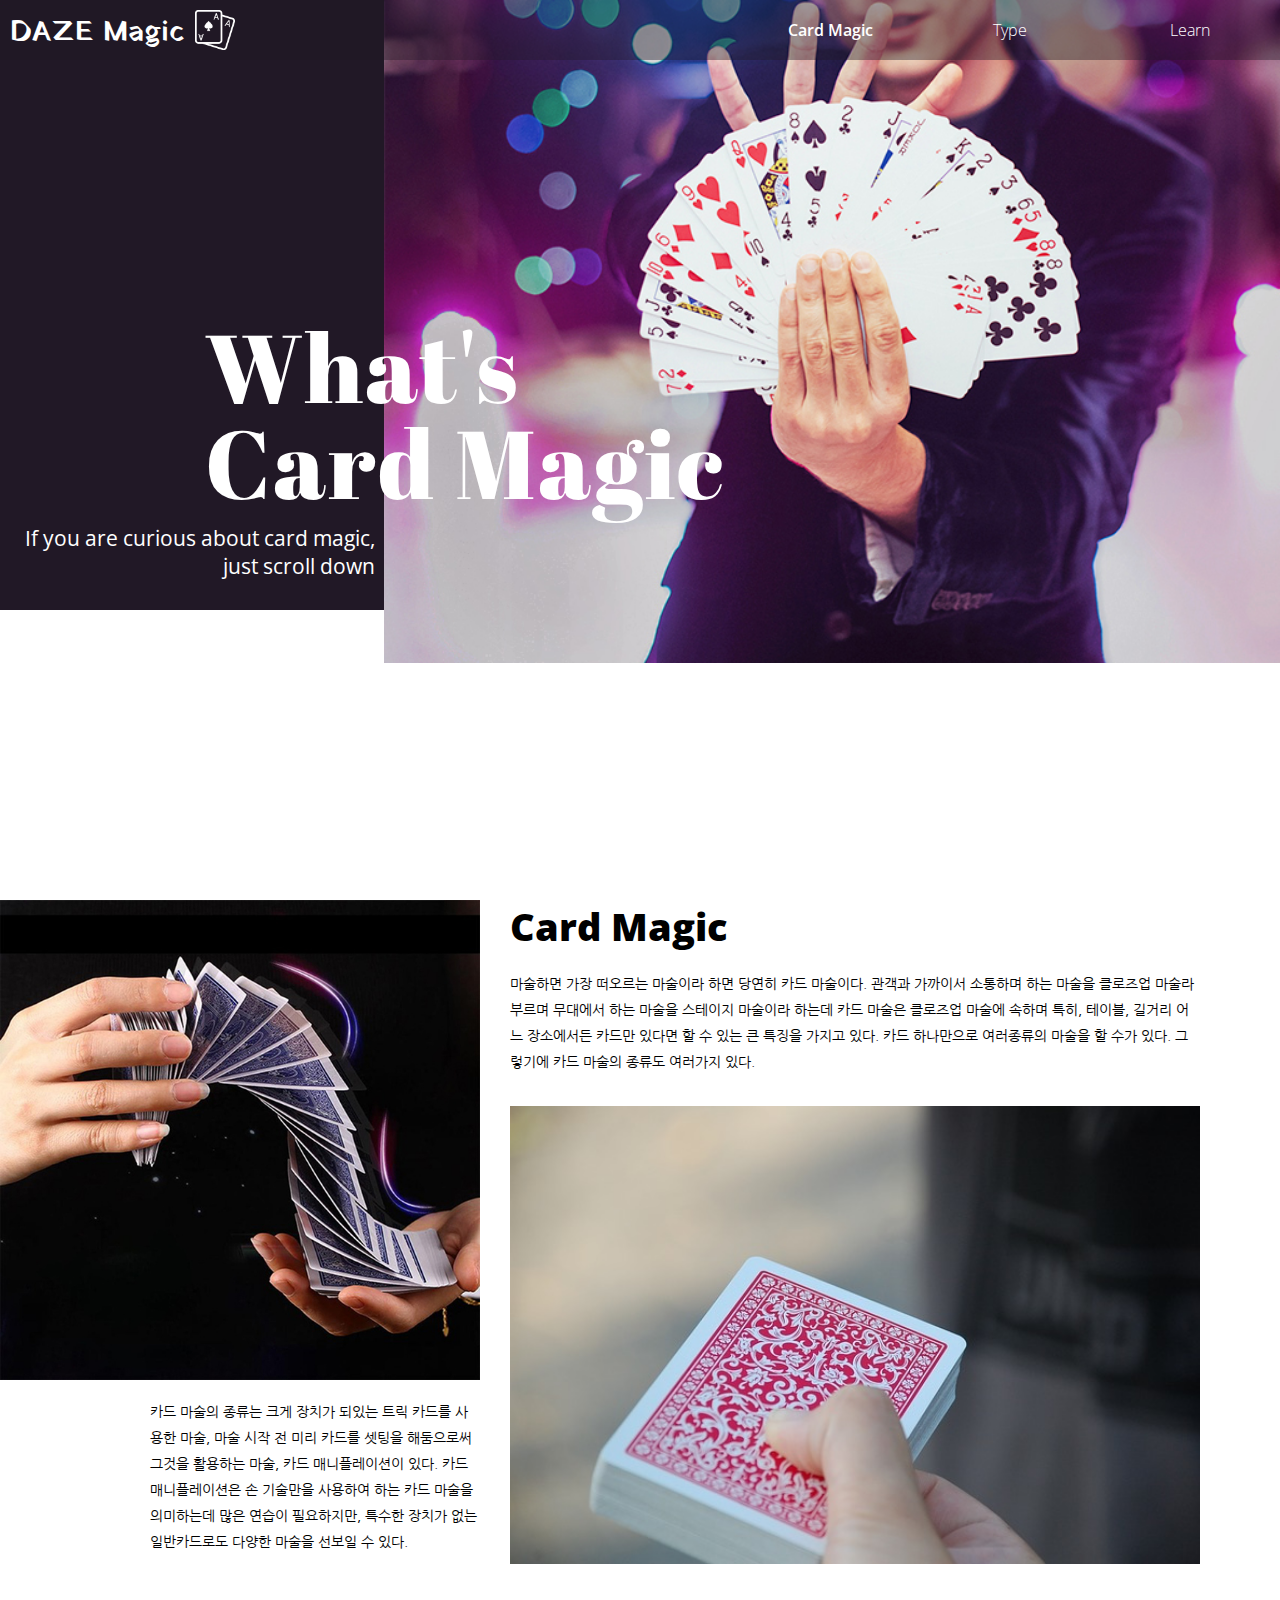
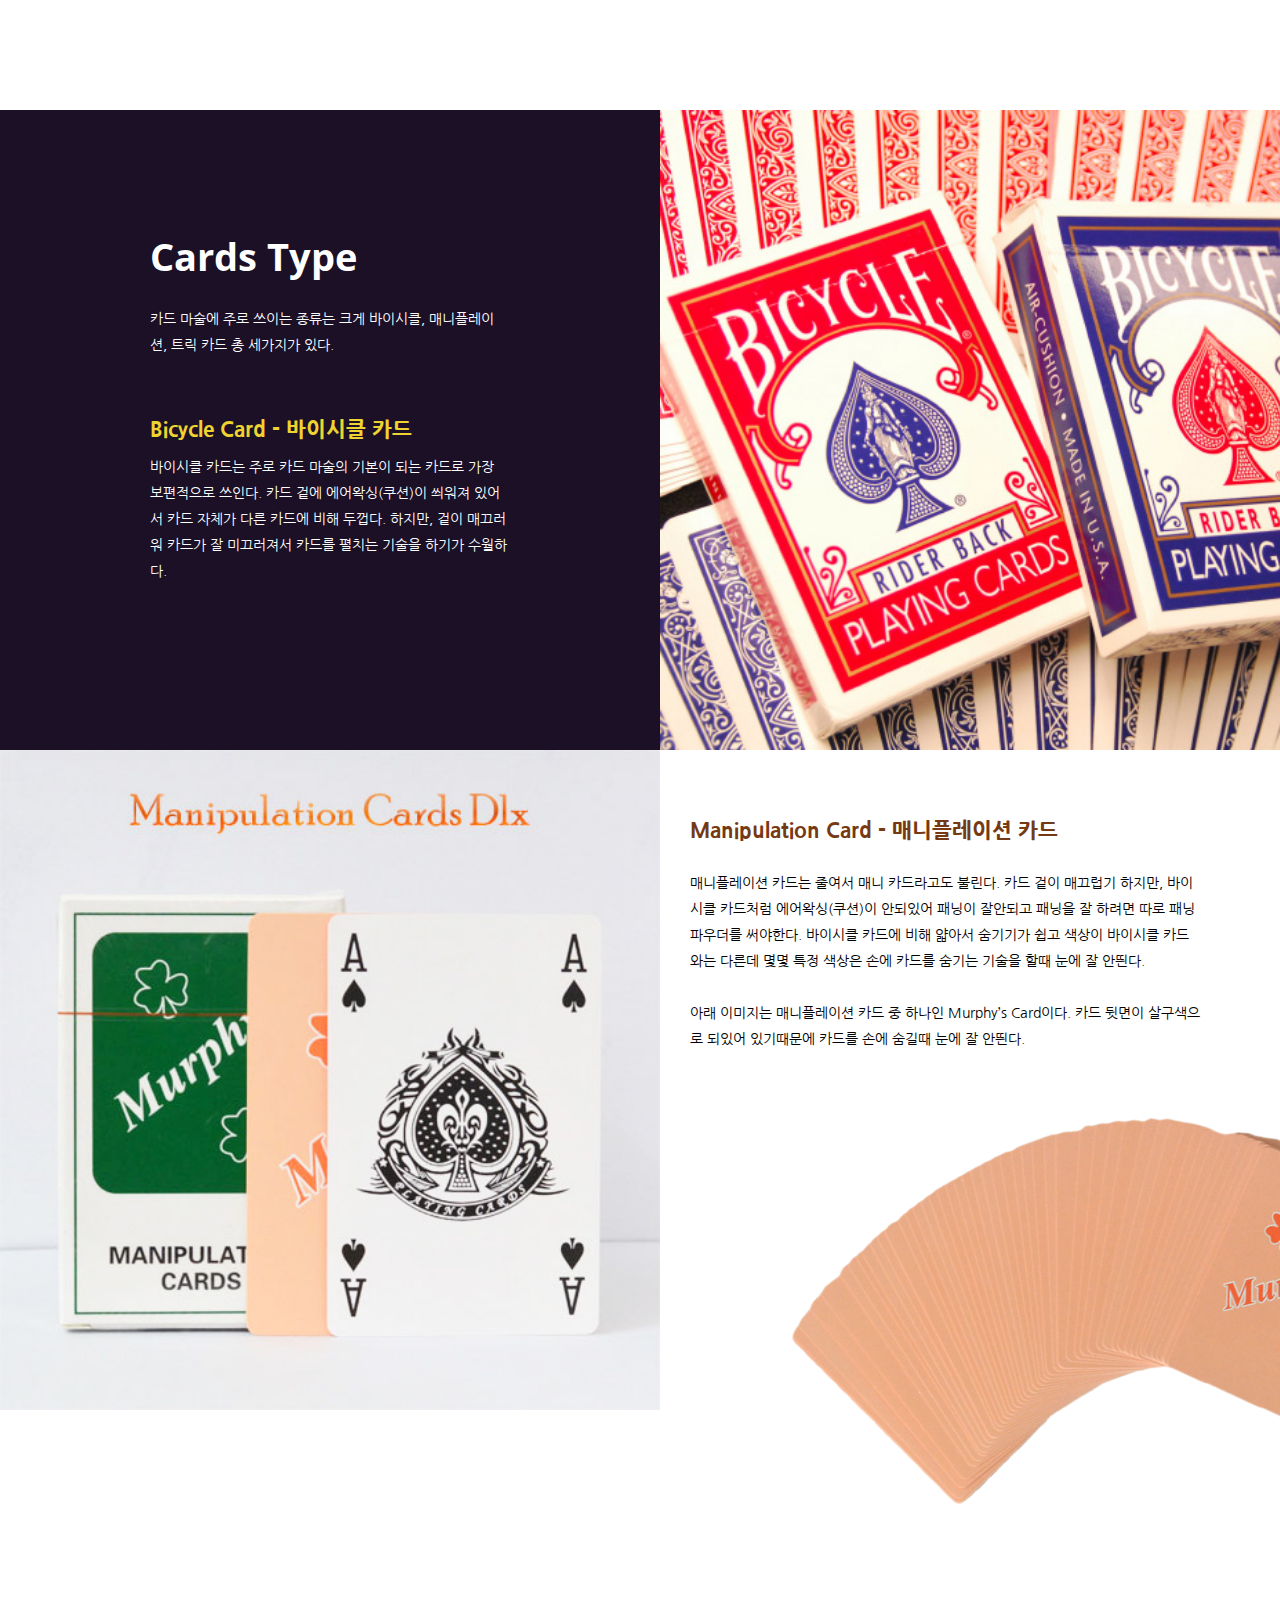
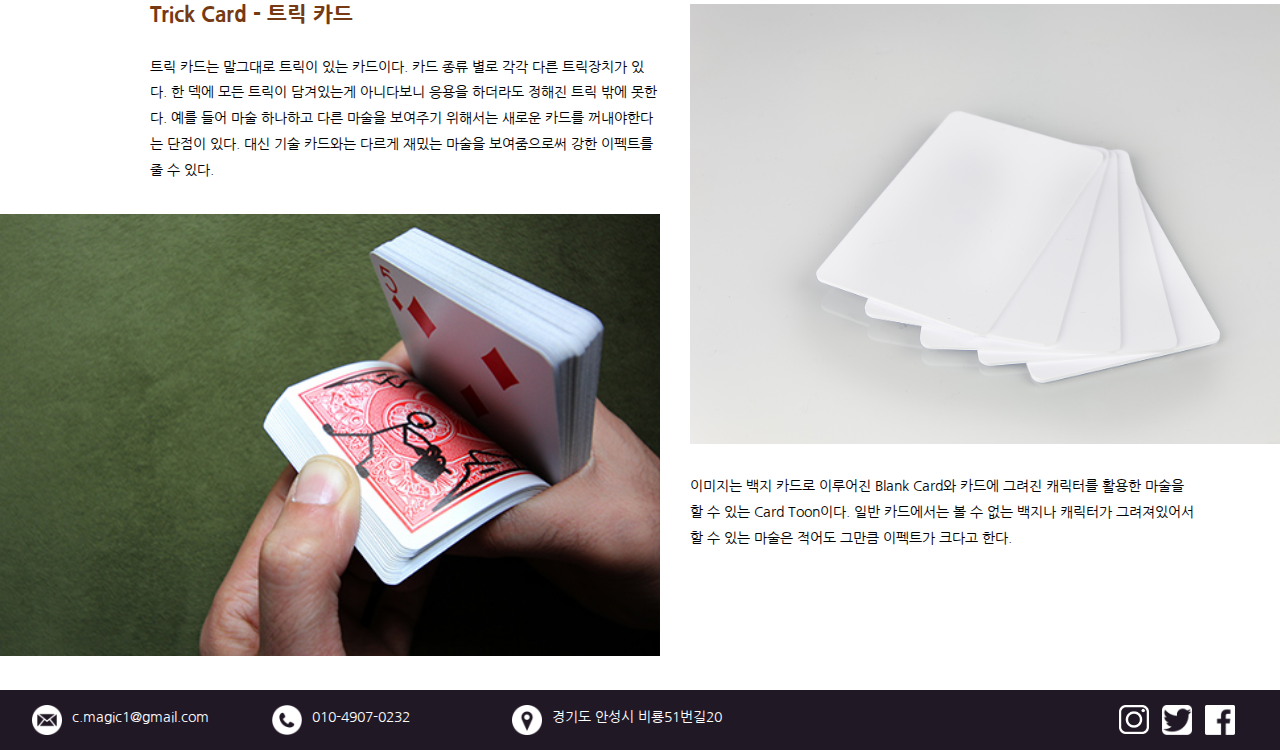
==== index.html @ b26c67ca "Add files via upload" ====
<!DOCTYPE html>
<html>
<head>
	<meta charset="utf-8">
	<link href="https://fonts.googleapis.com/css?family=Yatra+One" rel="stylesheet">
	<link href="https://fonts.googleapis.com/css?family=Open+Sans:300,400,600,700,800" rel="stylesheet">
	<link href="https://fonts.googleapis.com/css?family=Abril+Fatface" rel="stylesheet">
	<link href="https://fonts.googleapis.com/css?family=Nanum+Gothic:400,700,800&amp;subset=korean" rel="stylesheet">
	<link rel="stylesheet" type="text/css" href="mystyle1.css">
	<title>Card Magic</title>
</head>

<body>
	
	<div id="box">
		<main>
			<img src="./img/main1.jpg">
			<section>
				<h1>What's<br>Card Magic</h1>
				<h3>If you are curious about card magic,<br>just scroll down</h3>
			</section>
		</main>
	</div>
	
	<div id="menu_box">	
	</div>

	<header>
		
			<h1>DAZE Magic</h1>
			<img src="./img/logo.png">
			<nav>
				<ul>
					<a href = "index.html">
						<li id="visit">Card Magic</li>
					</a>
					<a href = "index2.html">
						<li>Type</li>
					<a href = "index3.html">
						<li>Learn</li>
					</a>
				</ul>
			</nav>
		
	</header>
	<div id="o_box1">
	</div>
	<div id="part1">
		<img src="./img/card1.jpg">
		<section>
			<h2>Card Magic</h2>
			<h4>마술하면 가장 떠오르는 마술이라 하면 당연히 카드 마술이다. 관객과 가까이서 소통하며 하는 마술을 클로즈업 마술라 부르며 무대에서 하는 마술을 스테이지 마술이라 하는데 카드 마술은 클로즈업 마술에 속하며 특히, 테이블, 길거리 어느 장소에서든 카드만 있다면 할 수 있는 큰 특징을 가지고 있다. 카드 하나만으로 여러종류의 마술을 할 수가 있다. 그렇기에 카드 마술의 종류도 여러가지 있다.</h4>
			<img src="./img/card2.jpg">
		</section>
		
		<article><h4>카드 마술의 종류는 크게 장치가 되있는 트릭 카드를 사용한 마술, 마술 시작 전 미리 카드를 셋팅을 해둠으로써 그것을 활용하는 마술, 카드 매니플레이션이 있다. 카드 매니플레이션은 손 기술만을 사용하여 하는 카드 마술을 의미하는데 많은 연습이 필요하지만, 특수한 장치가 없는 일반카드로도 다양한 마술을 선보일 수 있다.</h4></article>
	</div>
	
	<div id="part2"><section><article><h2>Cards Type</h2><h4>카드 마술에 주로 쓰이는 종류는 크게 바이시클, 매니플레이션, 트릭 카드 총 세가지가 있다.</h4><h3>Bicycle Card - 바이시클 카드</h3><h4>바이시클 카드는 주로 카드 마술의 기본이 되는 카드로 가장 보편적으로 쓰인다. 카드 겉에 에어왁싱(쿠션)이 씌워져 있어서 카드 자체가 다른 카드에 비해 두껍다. 하지만, 겉이 매끄러워 카드가 잘 미끄러져서 카드를 펼치는 기술을 하기가 수월하다. </h4></article><img src="./img/bicycle.jpg"></section></div>

	<div id="part3">
		<img src="./img/mani1.jpg">
		<section>
			<h3>Manipulation Card - 매니플레이션 카드</h3><h4>매니플레이션 카드는 줄여서 매니 카드라고도 불린다. 카드 겉이 매끄럽기 하지만, 바이시클 카드처럼 에어왁싱(쿠션)이 안되있어 패닝이 잘안되고 패닝을 잘 하려면 따로 패닝 파우더를 써야한다. 바이시클 카드에 비해 얇아서 숨기기가 쉽고 색상이 바이시클 카드와는 다른데 몇몇 특정 색상은 손에 카드를 숨기는 기술을 할때 눈에 잘 안띈다.<br><br>
	아래 이미지는 매니플레이션 카드 중 하나인 Murphy’s Card이다. 카드 뒷면이 살구색으로 되있어 있기때문에 카드를 손에 숨길때 눈에 잘 안띈다.</h4>
		<img src="./img/mani2.png">
		</section>
		<div id="section2">
			<article>
				<h3>Trick Card - 트릭 카드</h3>
				<h4>트릭 카드는 말그대로 트릭이 있는 카드이다. 카드 종류 별로 각각 다른 트릭장치가 있다. 한 덱에 모든 트릭이 담겨있는게 아니다보니 응용을 하더라도 정해진 트릭 밖에 못한다. 예를 들어 마술 하나하고 다른 마술을 보여주기 위해서는 새로운 카드를 꺼내야한다는 단점이 있다. 대신 기술 카드와는 다르게 재밌는 마술을 보여줌으로써 강한 이펙트를 줄 수 있다.</h4>
				<img src="./img/trick2.jpg">
			</article>
			<div>
				<img src="./img/trick1.jpg">
				<h4>이미지는 백지 카드로 이루어진 Blank Card와 카드에 그려진 캐릭터를 활용한 마술을 할 수 있는 Card Toon이다. 일반 카드에서는 볼 수 없는 백지나 캐릭터가 그려져있어서 할 수 있는 마술은 적어도 그만큼 이펙트가 크다고 한다.
				</h4>
			</div>
		</div>
	</div>

		<footer>
		<section>
			<article>
				<img src="./img/message.png">
				<h4>c.magic1@gmail.com</h4>
			</article>
			<article>
				<img src="./img/phone.png">
				<h4>010-4907-0232</h4>
			</article>
			<article>	
				<img src="./img/map.png">
				<h4>경기도 안성시 비룡51번길20</h4>
			</article>
			<img src="./img/facebook.png" id="sns">
			<img src="./img/twitter.png" id="sns">
			<img src="./img/instargram.png" id="sns">
		</section>
	</footer>

</body>
</html>
---- mystyle1.css ----
*{padding: 0; margin: auto; font-family: 'Open Sans', sans-serif; font-weight: 300;}
a:link, a:active, a:visited, a:hover{text-decoration: none;}
		a:link, a:active, a:visited{color: white;}

		h2{font-weight: 800; font-size: 2.4em;}
		h4{font-family: 'Nanum Gothic', sans-serif; line-height: 1.8em; font-size: 0.9em;}
		h3{font-family: 'Nanum Gothic', sans-serif;  font-size: 1.3em; font-weight: 800;}

#menu_box{position: absolute; width: 100vw; height: 60px; background: #211826; opacity: 0.4;}
header{position: relative; width: 100vw; height: 60px; max-width: 1600px; color: white;}
header h1{font-family: 'Yatra One', cursive; height: 60px; line-height: 65px;  float: left; font-size: 1.8em; padding:  0 0 0 10px;}
header img{float: left; padding: 10px; width: 40px;}

ul{list-style: none; float: right;}
li{float: left; width: 180px; height: 60px; line-height: 60px; text-align: center;}
li:hover {font-weight: 600; background: #211826;}
#visit{font-weight: 600;}

#box{position: absolute; width:100vw; height: 85vw; max-height: 610px; background: #211826;}
main{position: relative; width: 100vw; max-width: 1500px; height: 85vw; max-height: 610px;}
main img{position: absolute; right: 0px; width: 70vw;}
main section{position: absolute; margin: 0; width: 730px; bottom: 100px; left: 16vw; color: white;}
main section h1{font-family: 'Abril Fatface', cursive; font-size: 6.0em; letter-spacing: 2px; line-height: 1.0;}
main section h3{font-family: 'Open Sans', sans-serif; font-weight: 400; position: absolute; left: -180px; bottom: -70px; text-align: right;}

@media screen and (max-width: 425px){
	h2{font-size: 1.8em;}
	h3{font-size: 1.0em;}
	#menu_box{height: 75px;}
	header h1{height: 40px; line-height: 40px; font-size: 1.2em; }
	header img{padding: 8px; width: 26px;}
	ul{width: 100vw;}
	li{width: 33.3vw; height: 30px; line-height: 30px; font-size: 3.4vw;}
	#box{width: 100vw; height: 115vw; }
	#box main{width: 100vw; padding: 40px 0 0 0; }
	#box main img{width: 100vw;}
	#box main section{width: 100vw; left: 6vw; bottom:25px;}
	#box main section h1{font-size: 3.5em;}
	#box main section h3{left: 2vw; text-align: left; font-size: 1.0em;}
}

#o_box1{position: relative; width: 1350px; height: 720px; }
#part1{position: relative;  width: 1350px; height: 830px; top: 120px;}
#part1 img{float: left; width: 480px; padding: 0px 30px 0px 0px;}
#part1 section{float: right; padding: 0 150px 0 0; width: 690px;}

#part1 section h4{padding: 20px 0px 0px 0px;}
#part1 section img{padding: 30px 0 0 0; width: 690px;}
#part1 article {float: left; padding: 20px 0 0 150px;  width: 330px;}

@media screen and (max-width: 425px){
	#o_box1{width: 100vw; height: 100vw; opacity: 0.4;}
	#part1{width: 100vw; height: 190vw; top: 10vw; }
	#part1 img{width: 78vw; padding: 0 0 0 11vw;}
	#part1 section{float: left; width: 100vw;}
	#part1 section h2{padding: 1vw 0 0 11vw;}
	#part1 section h4{width: 78vw; padding: 5px 0 0 0;}
	#part1 section img{position: absolute; top: 0px; width: 100vw; opacity: 0.4; z-index: -1;}
	#part1 article{width: 78vw; padding: 5vw 0 0 11vw;}
}

#part2{position: relative; top: 100px; width: 100vw; height: 640px; background: #1B1026;}
#part2 section{position: relative; width: 1350px; height: 640px;}
#part2 section article{position: absolute; left: 150px; margin: 0; width: 360px; height: 300px; top: 120px; color: white;}
#part2 section article h2{font-weight: 700; padding: 0 0 10px 0;}
#part2 section article h4{padding: 15px 0px 0px 0px;}
#part2 section article h3{padding: 60px 0 0 0 ; color: #EED331;}
#part2 section img{float: right; width: 690px; height: 640px;}

@media screen and (max-width: 425px){
	#part2{height: 96vw;}
	#part2 section{width: 100vw;}
	#part2 section article{width: 78vw; left: 11vw; top: 10vw; z-index: +1;}
	#part2 section article h2{padding: 0px;}
	#part2 section article h3{padding: 20px 0 0 0;}
	#part2 section article h4{padding: 7px 0 0 0;}
	#part2 section img{position: absolute; left: 0; top: 0; width: 100vw; height: 96vw; opacity: 0.3;}
}

#part3{position: relative; top: 100px; width: 1350px; height: 1540px;}
#part3 img{float: left; width: 660px;}
#part3 section{float: left; padding: 70px 0 0 30px; width: 510px;}
#part3 section h3{color: #753A13;}
#part3 section h4{padding: 30px 0 0 0;}
#part3 section img{position: relative; right: -110px; top: 70px; width: 630px;transform: rotate(-20deg);}
#part3 #section2{float: left; padding: 180px 0 0 150px; width: 1350px; height: 600px;}
#part3 #section2 article{float: left; width: 510px; padding: 0 30px 0 0;}
#part3 #section2 article img{position: absolute; width: 660px; padding: 30px 0 0 0; left: 0px;}
#part3 #section2 article h3{color: #753A13; padding: 0 0 30px 0;}
#part3 #section2 div{float: left; width: 660px;}
#part3 #section2 div img{width: 660px;}
#part3 #section2 div h4{float: left; width: 510px; padding: 30px 0 0 0;}

@media screen and (max-width: 425px){
	#part3{width: 100vw; height: 470vw; min-height: 1800px; max-height: 1850px;}
	#part3 img{float: left; width: 100vw;}
	#part3 section{width: 100vw; padding: 0px;}
	#part3 section h3{width: 78vw; padding: 15px 0 0 0;}
	#part3 section h4{width: 78vw; padding: 7px 0 0 0;}
	#part3 section img{width: 75vw; left: 15vw; top: 5vw;}
	#part3 #section2{float: left; width: 100vw; padding: 16vw 0 0 11vw;}
	#part3 #section2 article{float: left; width: 78vw; padding: 0px;}
	#part3 #section2 article h3{padding: 0 0 7px 0;}
	#part3 #section2 article img{position: relative; width: 78vw; padding: 20px 0 10px 0;}
	#part3 #section2 div{width: 78vw;}
	#part3 #section2 div img{width: 78vw;}
	#part3 #section2 div h4{width: 78vw; padding: 10px;}
}

footer{width: 100vw; height: 60px; background: #211826; margin: 100px 0 0 0;}
footer section{width: 95vw; max-width: 1310px; padding: 15px 0 0 0; color: white;}
footer section article{float: left; width: 240px;}
footer section article img{float: left; width: 30px; padding: 0 10px 0 0;}
footer section article h4{float: left;  padding: 0 10px 0 0;}
footer section #sns{float: right; width: 30px; padding: 0 13px 0 0}

@media screen and (max-width: 425px){
	footer{height: 130px;}
	footer section{padding: 10px}
	footer section article{float: left; width: 200px; padding: 5px 0;}
	footer section article h4{padding: 0px; font-size: 0.7em}
	footer section article img{width: 25px;}
	footer section #sns{float: right; width: 25px; padding: 5px;}

}
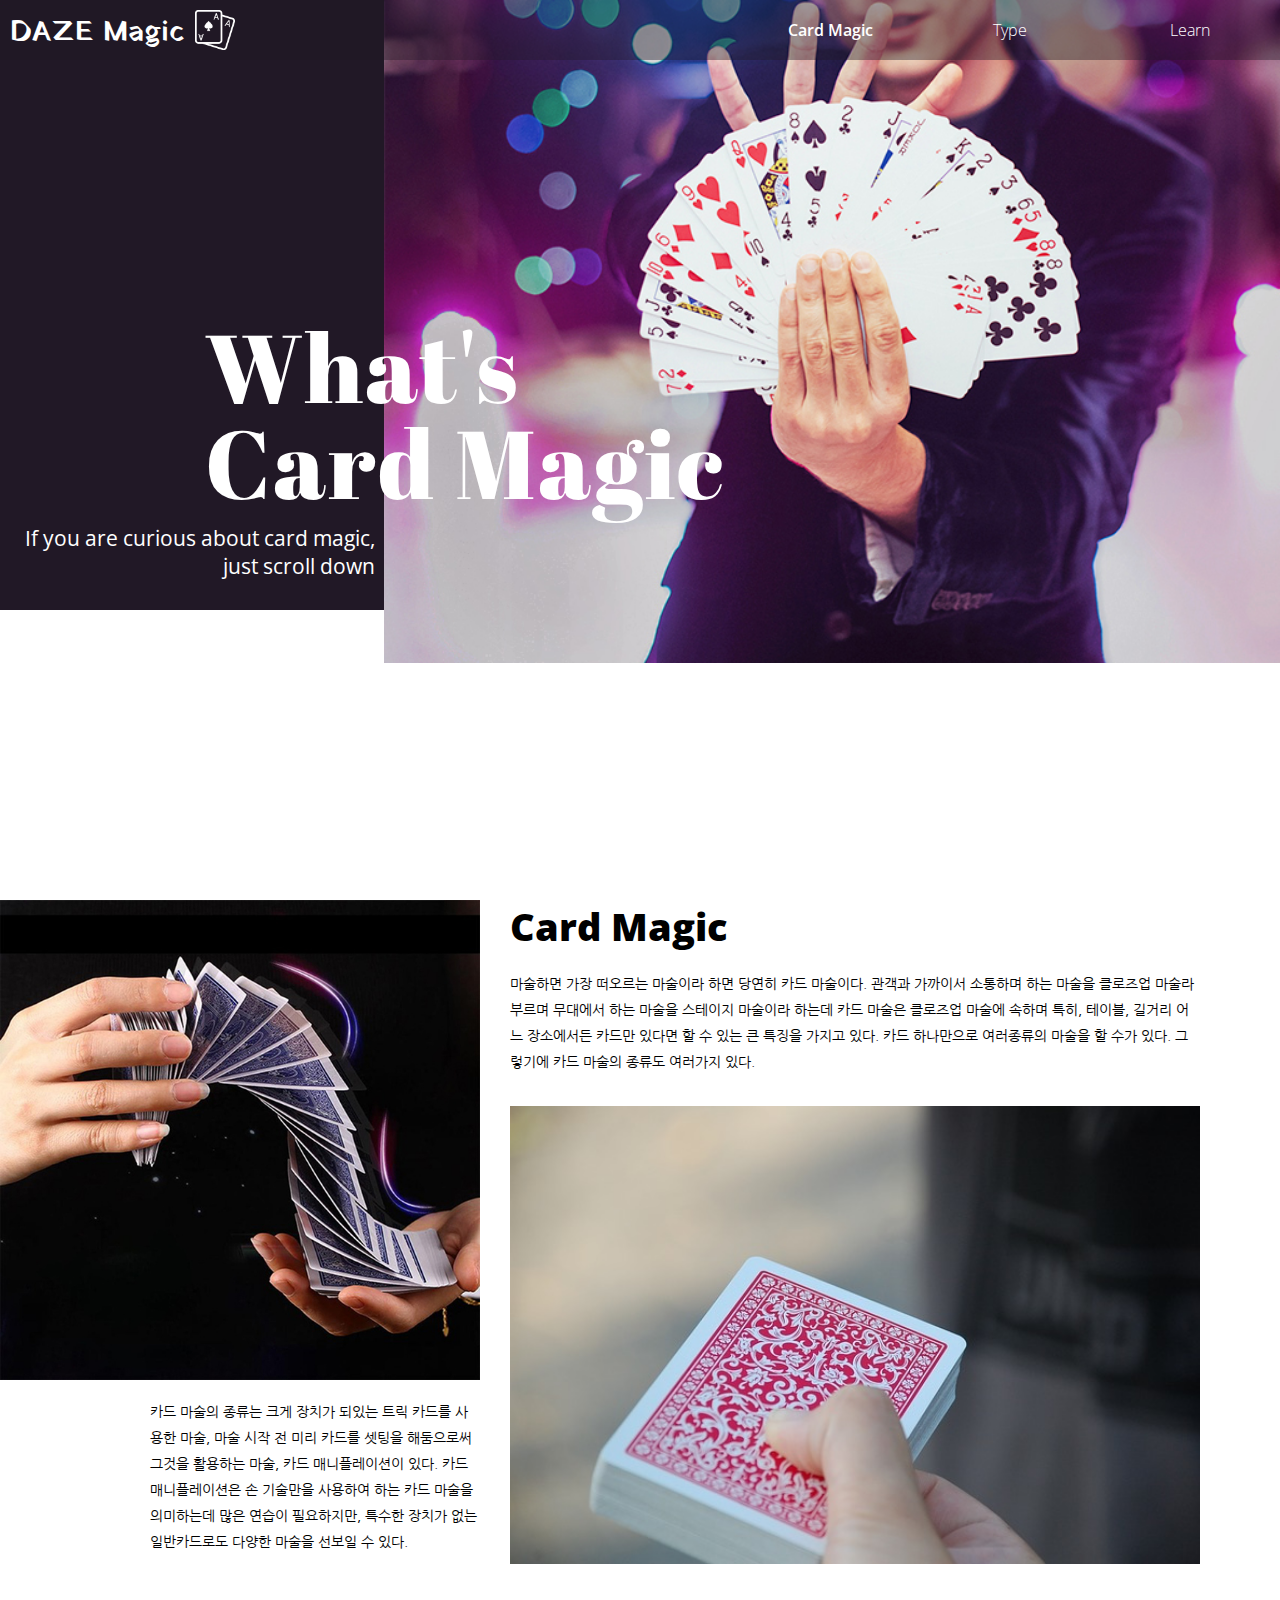
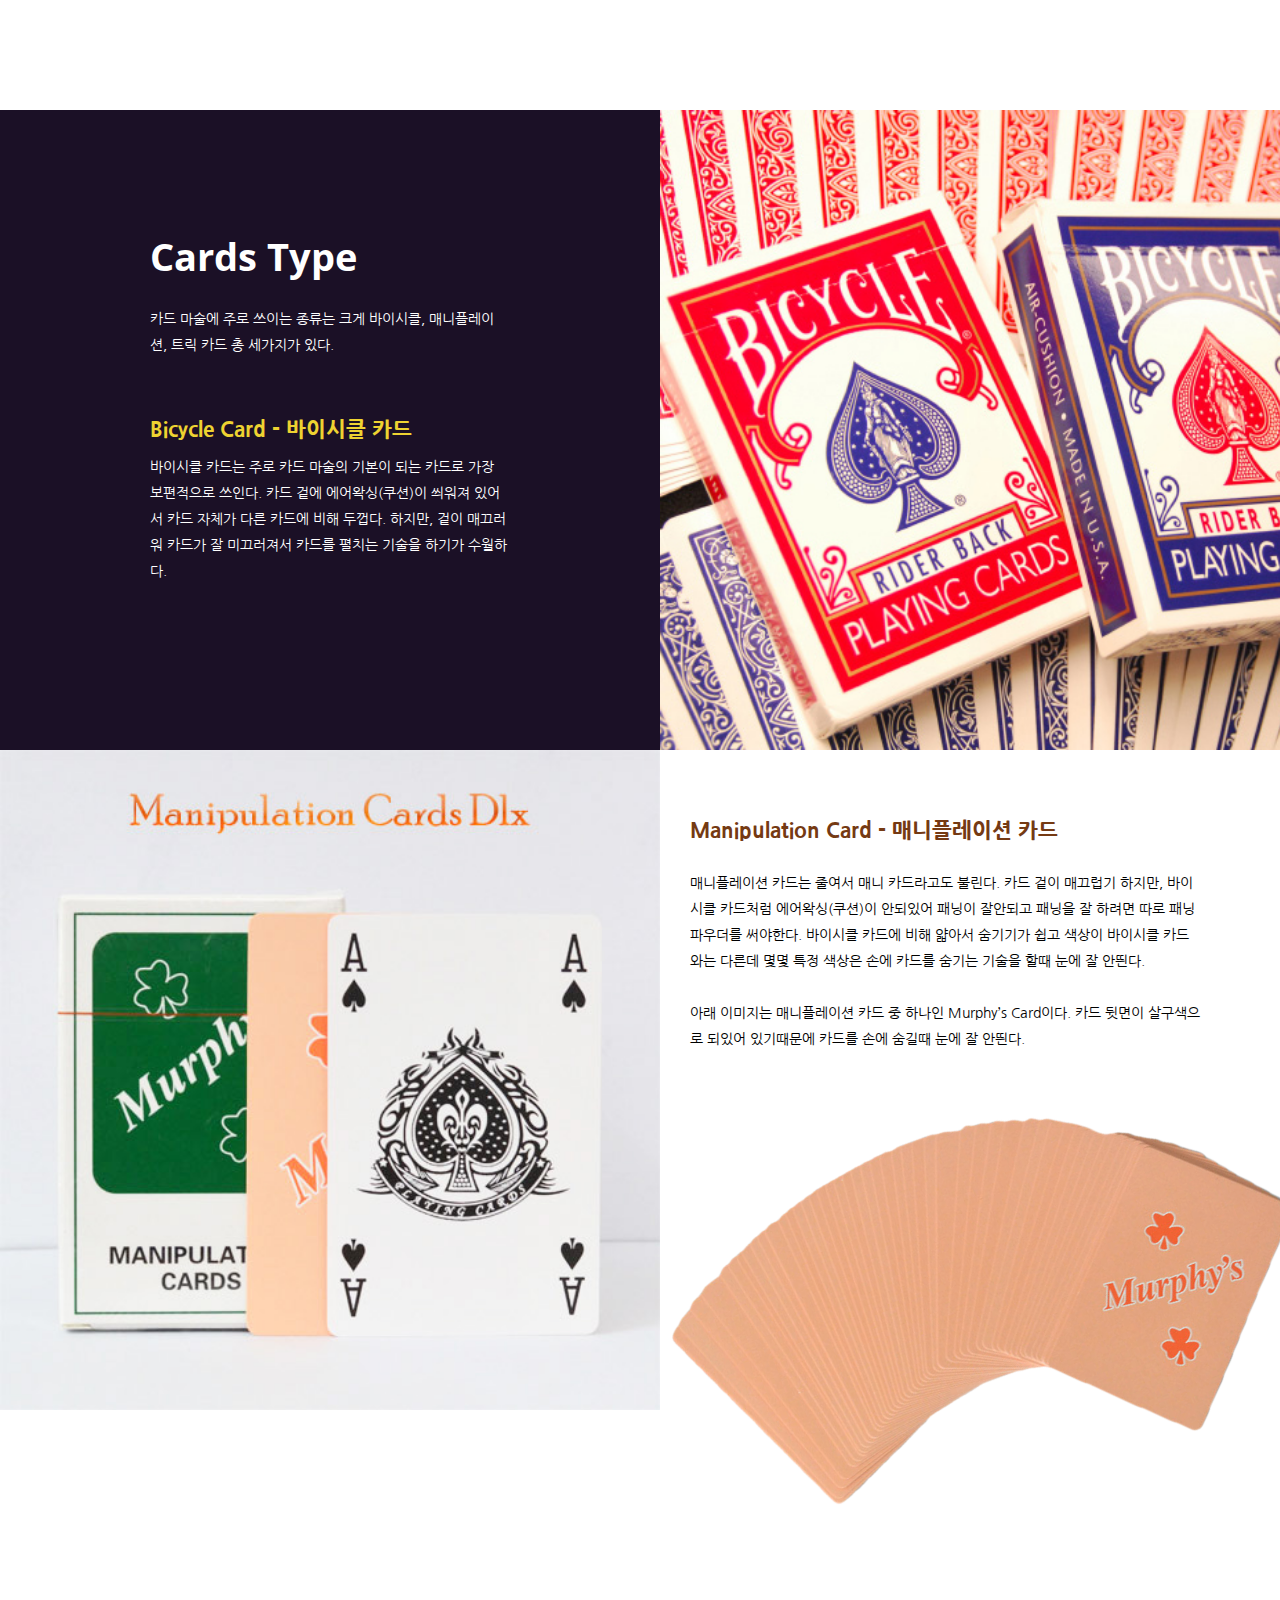
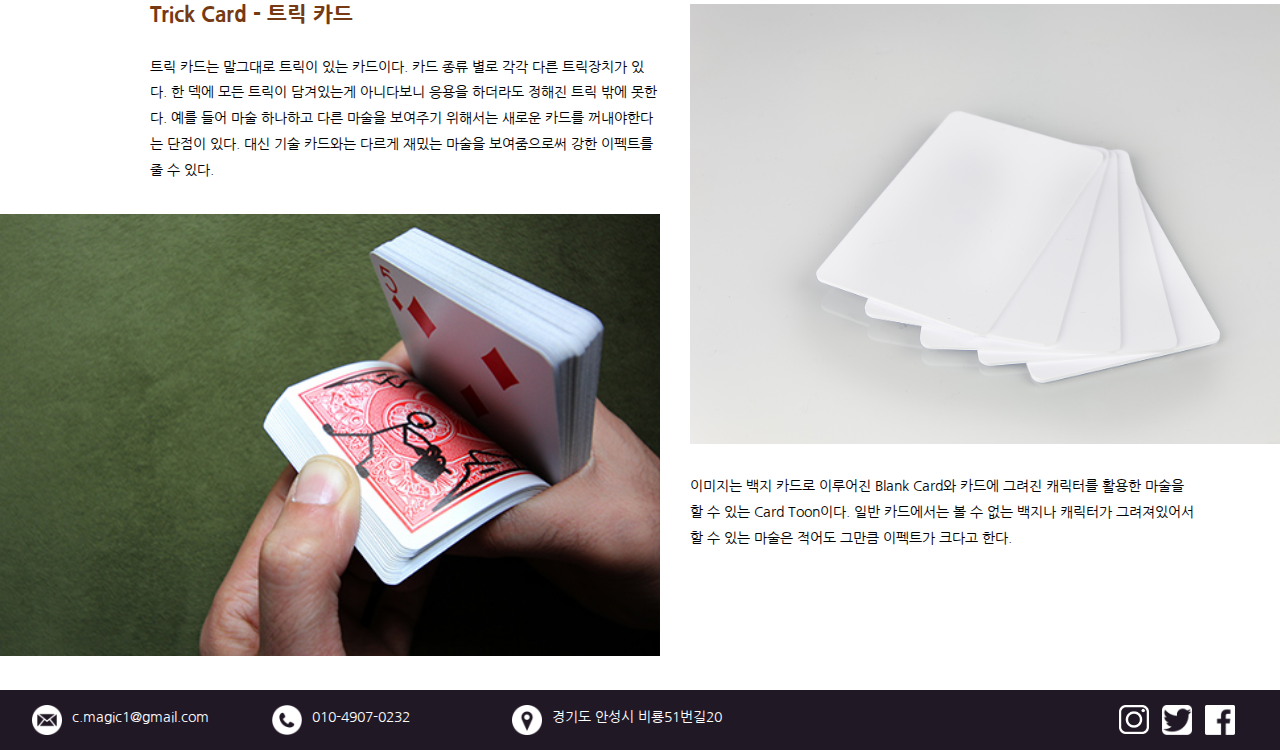
==== commit 74d1cd62: "Add files via upload" ====
--- a/index.html
+++ b/index.html
@@ -2,6 +2,7 @@
 <html>
 <head>
 	<meta charset="utf-8">
+	<meta name="viewport" content="width=device-width, initial-scale=1">
 	<link href="https://fonts.googleapis.com/css?family=Yatra+One" rel="stylesheet">
 	<link href="https://fonts.googleapis.com/css?family=Open+Sans:300,400,600,700,800" rel="stylesheet">
 	<link href="https://fonts.googleapis.com/css?family=Abril+Fatface" rel="stylesheet">
@@ -11,7 +12,7 @@
 </head>
 
 <body>
-	
+	<div id="container">
 	<div id="box">
 		<main>
 			<img src="./img/main1.jpg">
@@ -98,6 +99,6 @@
 			<img src="./img/instargram.png" id="sns">
 		</section>
 	</footer>
-
+	</div>
 </body>
 </html>--- a/mystyle1.css
+++ b/mystyle1.css
@@ -5,6 +5,7 @@
 		h2{font-weight: 800; font-size: 2.4em;}
 		h4{font-family: 'Nanum Gothic', sans-serif; line-height: 1.8em; font-size: 0.9em;}
 		h3{font-family: 'Nanum Gothic', sans-serif;  font-size: 1.3em; font-weight: 800;}
+#container{width: 100vw; max-width: 1400px;  overflow-x: hidden;}
 
 #menu_box{position: absolute; width: 100vw; height: 60px; background: #211826; opacity: 0.4;}
 header{position: relative; width: 100vw; height: 60px; max-width: 1600px; color: white;}
@@ -82,7 +83,7 @@
 #part3 section{float: left; padding: 70px 0 0 30px; width: 510px;}
 #part3 section h3{color: #753A13;}
 #part3 section h4{padding: 30px 0 0 0;}
-#part3 section img{position: relative; right: -110px; top: 70px; width: 630px;transform: rotate(-20deg);}
+#part3 section img{position: relative; right: 10px; top: 70px; width: 630px;transform: rotate(-20deg);}
 #part3 #section2{float: left; padding: 180px 0 0 150px; width: 1350px; height: 600px;}
 #part3 #section2 article{float: left; width: 510px; padding: 0 30px 0 0;}
 #part3 #section2 article img{position: absolute; width: 660px; padding: 30px 0 0 0; left: 0px;}
@@ -98,7 +99,7 @@
 	#part3 section h3{width: 78vw; padding: 15px 0 0 0;}
 	#part3 section h4{width: 78vw; padding: 7px 0 0 0;}
 	#part3 section img{width: 75vw; left: 15vw; top: 5vw;}
-	#part3 #section2{float: left; width: 100vw; padding: 16vw 0 0 11vw;}
+	#part3 #section2{float: left; width: 78vw; padding: 16vw 0 0 11vw;}
 	#part3 #section2 article{float: left; width: 78vw; padding: 0px;}
 	#part3 #section2 article h3{padding: 0 0 7px 0;}
 	#part3 #section2 article img{position: relative; width: 78vw; padding: 20px 0 10px 0;}
@@ -121,6 +122,5 @@
 	footer section article h4{padding: 0px; font-size: 0.7em}
 	footer section article img{width: 25px;}
 	footer section #sns{float: right; width: 25px; padding: 5px;}
-
 }
 
